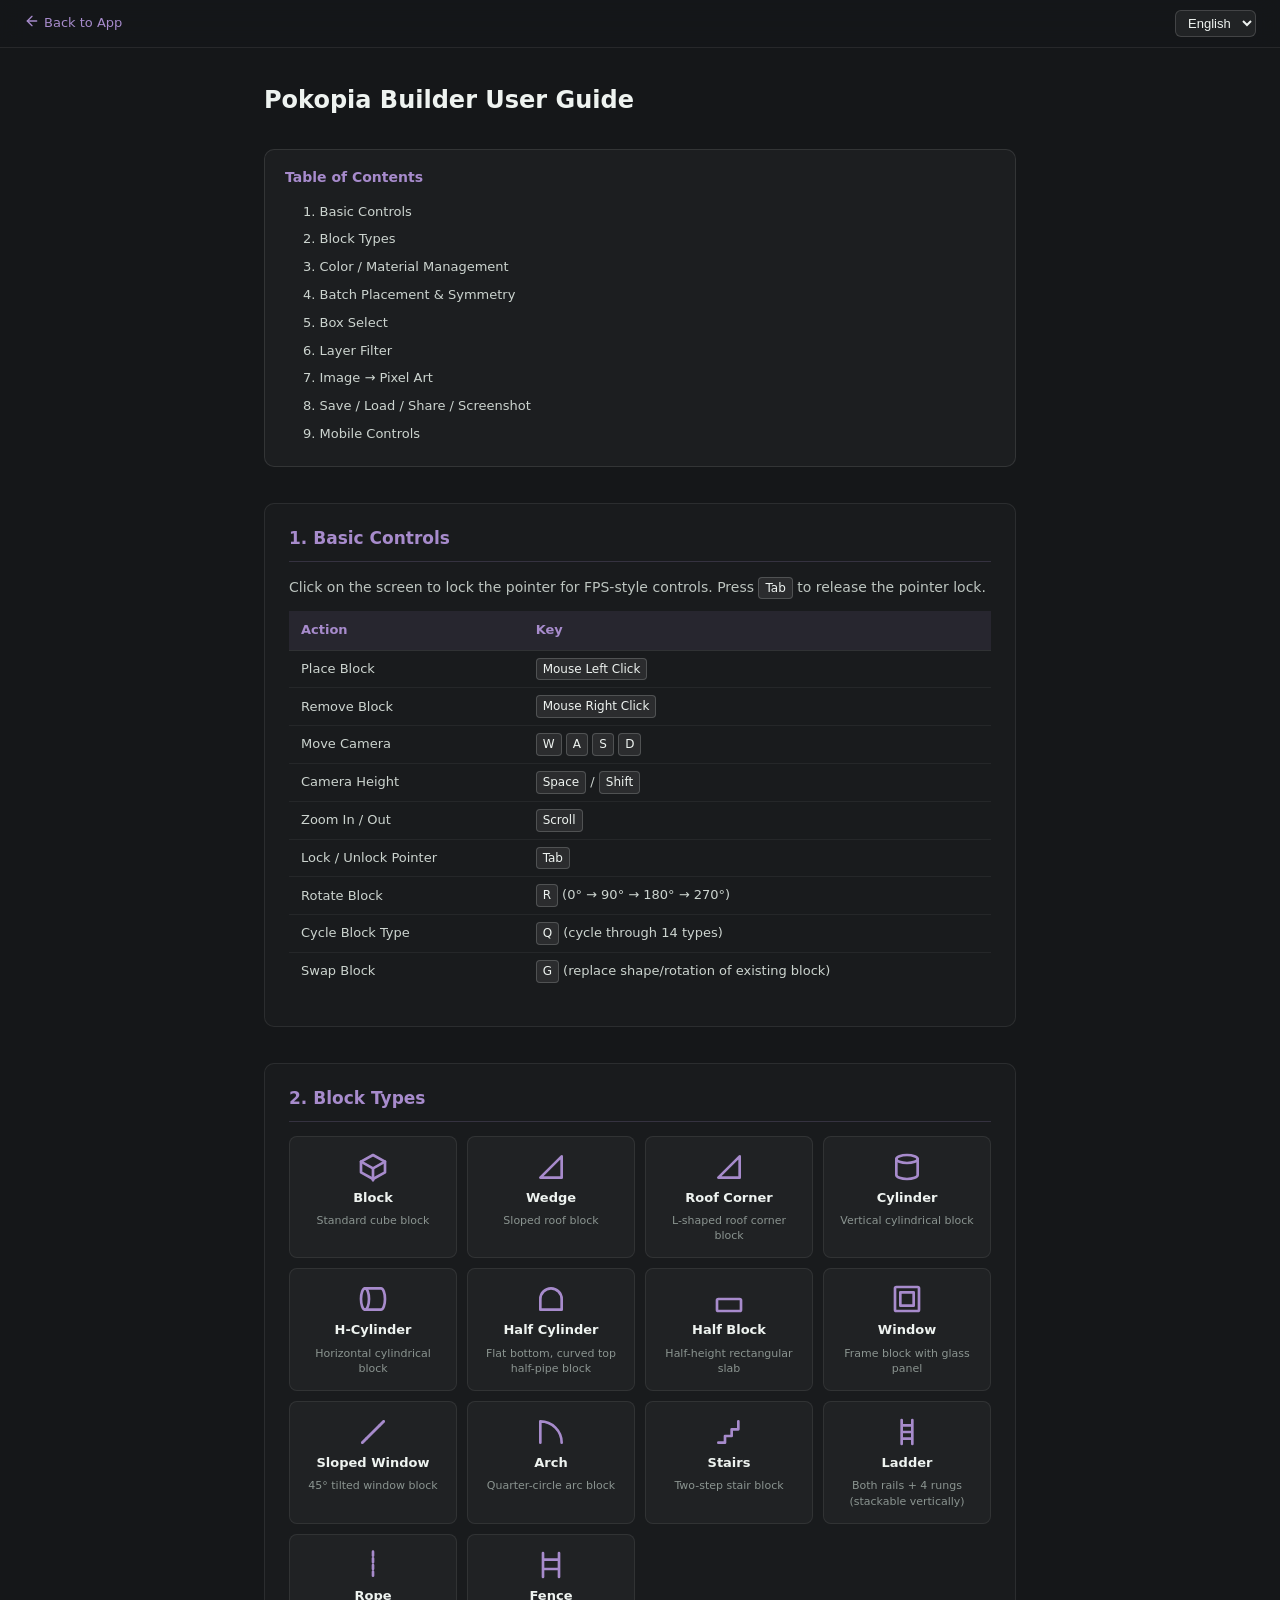
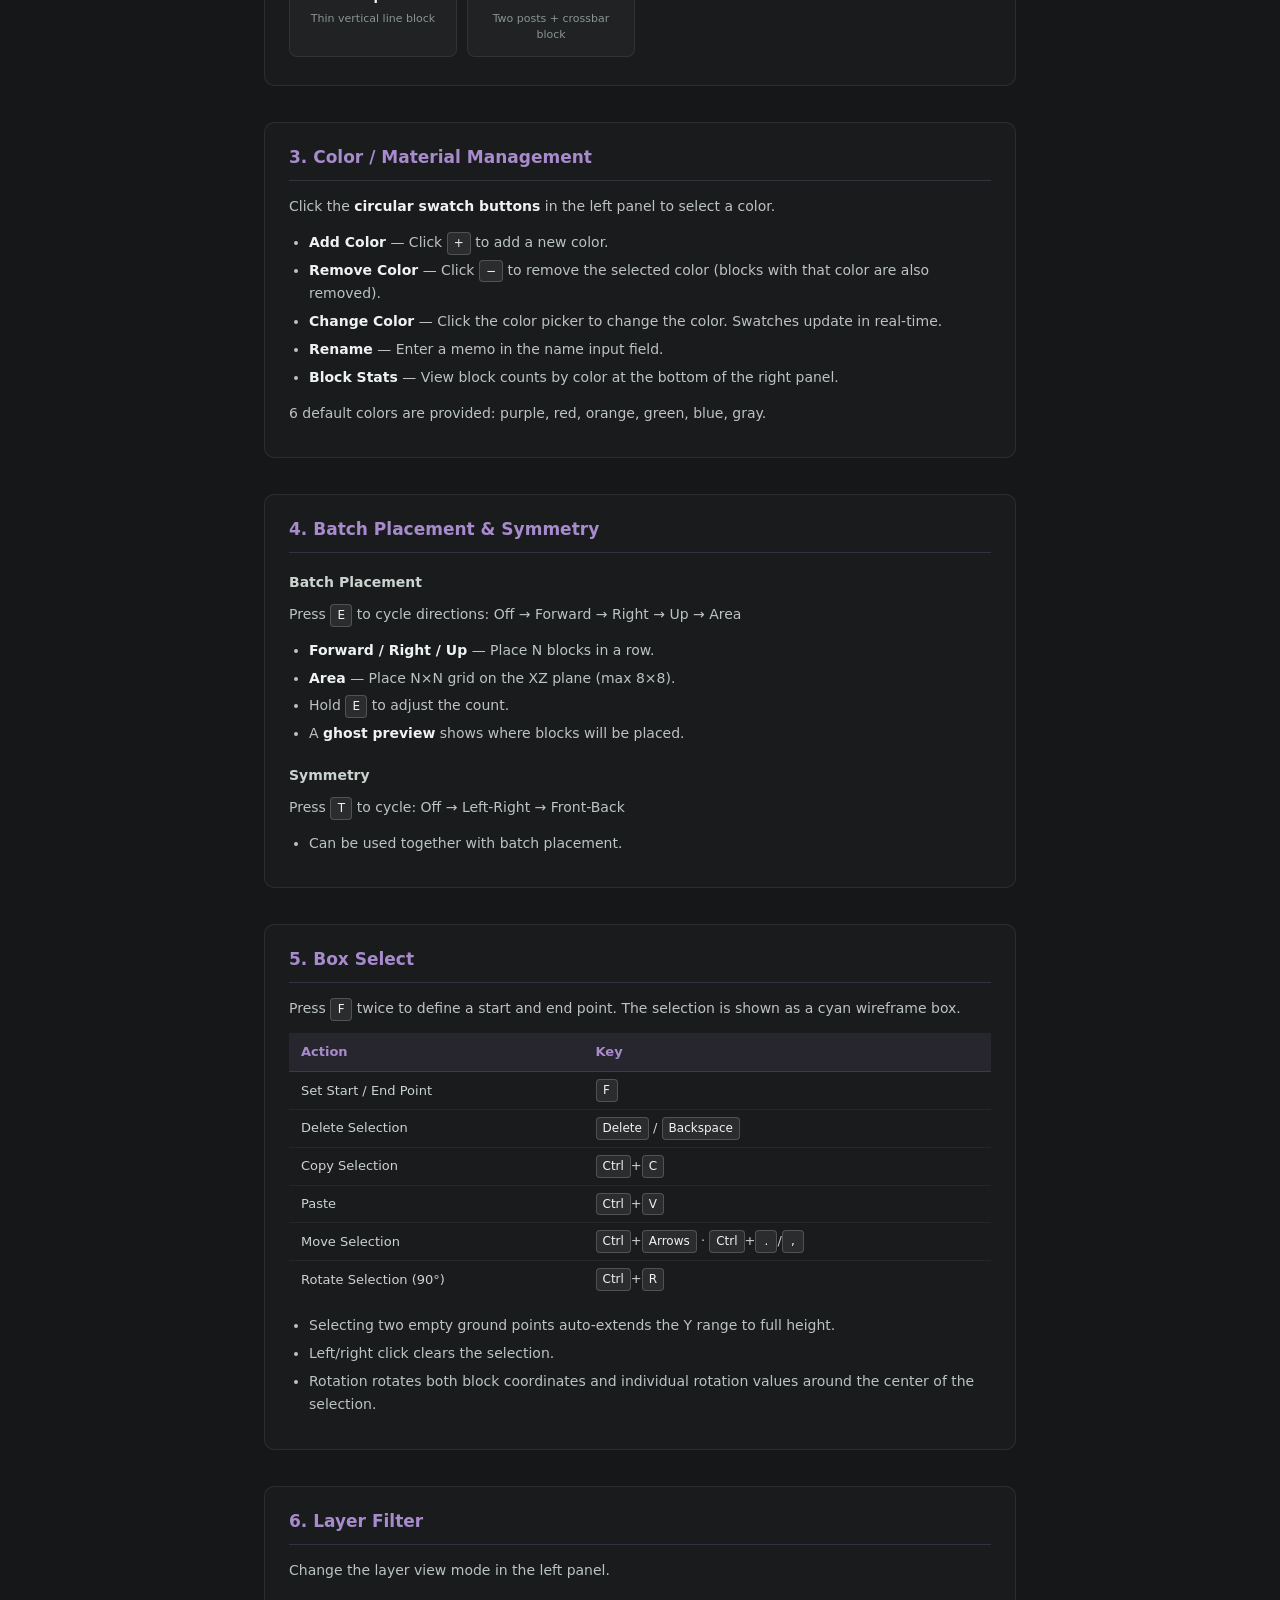
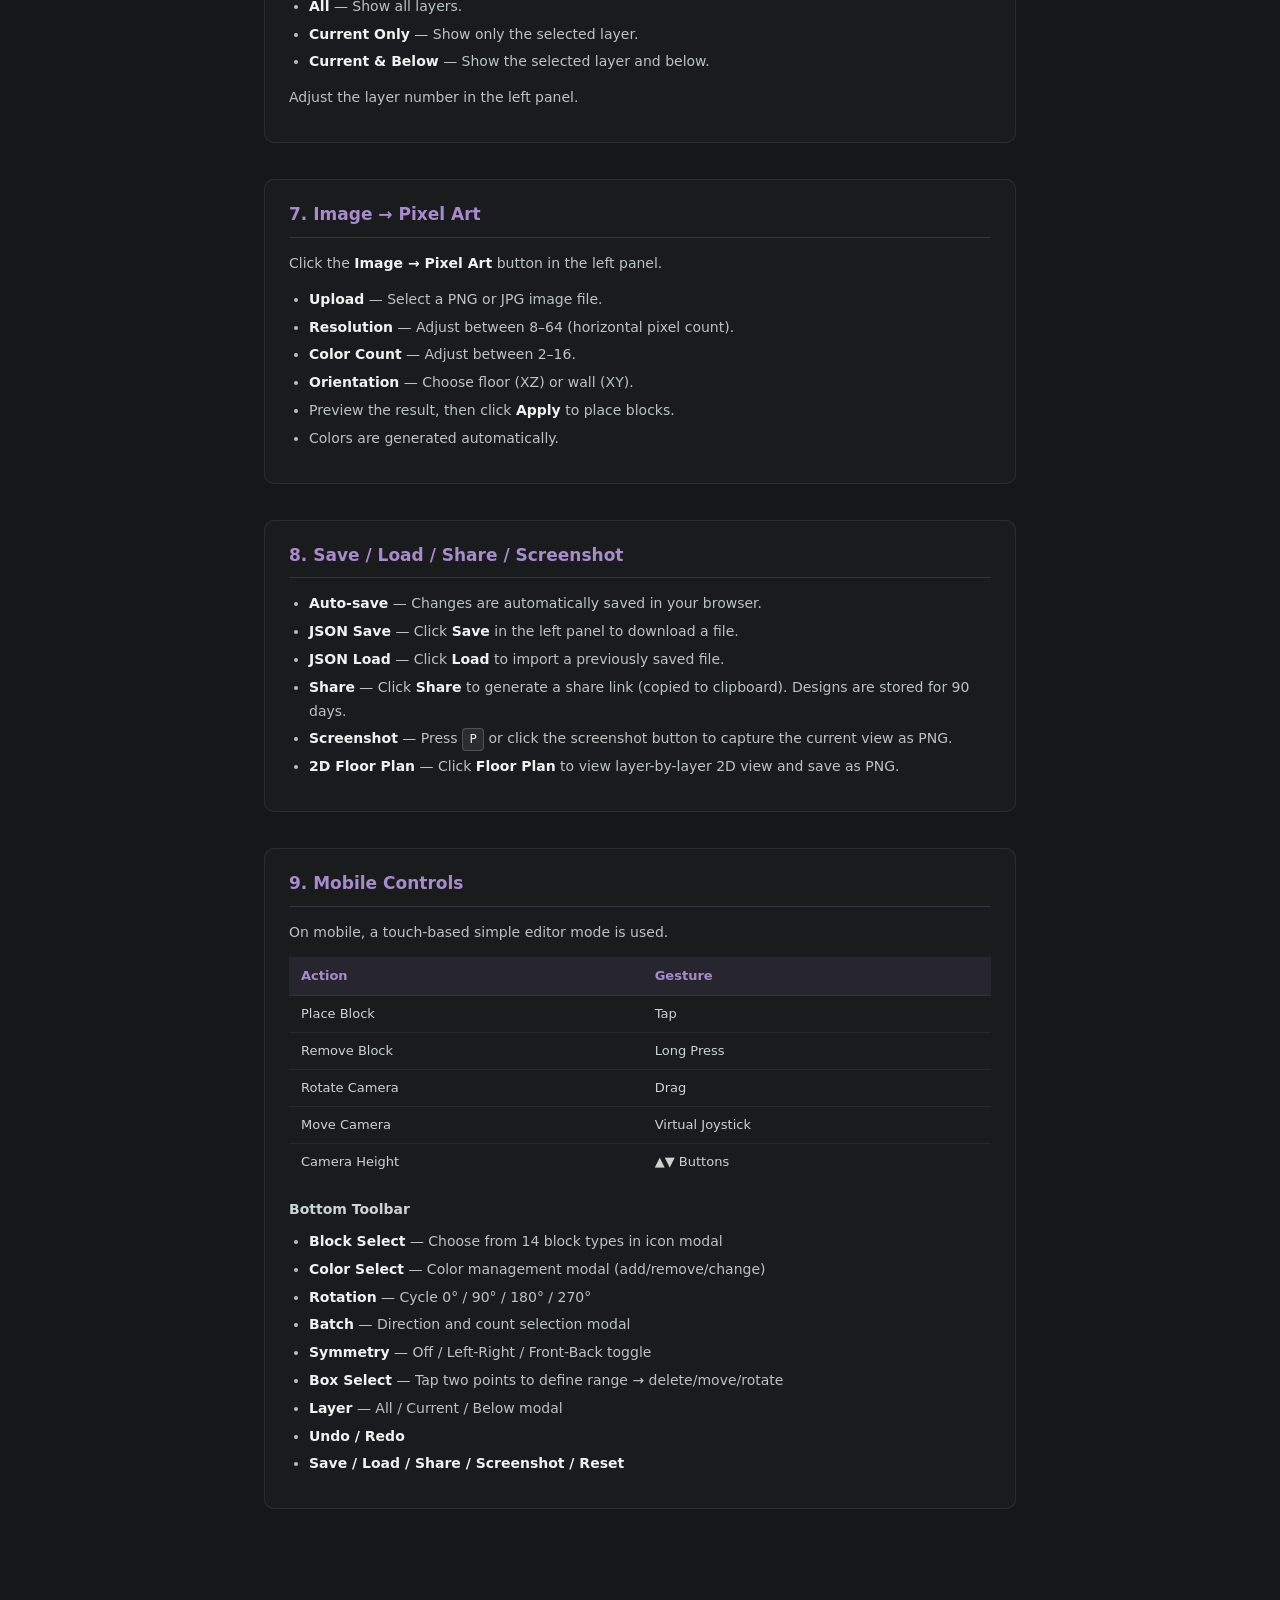
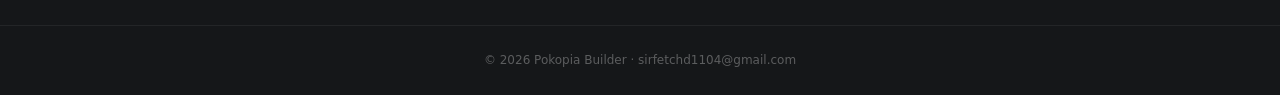
==== guide.html @ 50129247 "v2.7 — 사용 가이드 페이지 추가, 조작 가이드 모달 제거 Co-Authored-By: Claude Opus 4.6 <noreply@anthropic.com>" ====
<!doctype html>
<html lang="en">
  <head>
    <meta charset="UTF-8" />
    <meta name="viewport" content="width=device-width, initial-scale=1.0" />
    <title>Pokopia Builder — Guide</title>
    <meta name="description" content="Pokopia Builder usage guide. Learn how to use all features including 14 block types, batch placement, symmetry, box select, pixel art, and more." />
    <meta name="theme-color" content="#151719" />
    <link rel="icon" href="./src/images/favicon.png" type="image/png" />
    <style>
      *, *::before, *::after { box-sizing: border-box; }
      html { scroll-behavior: smooth; }
      html, body {
        margin: 0;
        padding: 0;
        background: #151719;
        color: #eef3f0;
        font-family: Inter, "Segoe UI", system-ui, -apple-system, BlinkMacSystemFont, sans-serif;
        font-size: 14px;
        line-height: 1.7;
      }

      /* ── Header ── */
      .guide-header {
        position: sticky;
        top: 0;
        z-index: 100;
        display: flex;
        align-items: center;
        justify-content: space-between;
        padding: 10px 24px;
        background: rgba(21, 23, 25, 0.92);
        border-bottom: 1px solid rgba(255,255,255,0.08);
        backdrop-filter: blur(12px);
      }
      .guide-header a {
        color: #a78bcc;
        text-decoration: none;
        font-size: 13px;
        font-weight: 500;
      }
      .guide-header a:hover { text-decoration: underline; }
      .guide-header select {
        padding: 4px 8px;
        border: 1px solid rgba(255,255,255,0.15);
        border-radius: 6px;
        background: rgba(255,255,255,0.06);
        color: #eef3f0;
        font-size: 13px;
        cursor: pointer;
      }
      .guide-header select option {
        color: rgb(48, 48, 48);
      }

      /* ── Main ── */
      .guide-main {
        max-width: 800px;
        margin: 0 auto;
        padding: 32px 24px 80px;
      }
      .guide-main > h1 {
        margin: 0 0 28px;
        font-size: 24px;
        font-weight: 700;
        color: #eef3f0;
      }

      /* ── TOC ── */
      #guideToc {
        margin-bottom: 36px;
        padding: 16px 20px;
        border: 1px solid rgba(255,255,255,0.1);
        border-radius: 10px;
        background: rgba(255,255,255,0.03);
      }
      #guideToc h2 {
        margin: 0 0 10px;
        font-size: 14px;
        font-weight: 600;
        color: #a78bcc;
      }
      #guideToc ul {
        margin: 0;
        padding-left: 18px;
        list-style: none;
      }
      #guideToc li { margin: 4px 0; }
      #guideToc a {
        color: #ccd4cf;
        text-decoration: none;
        font-size: 13px;
        transition: color 120ms;
      }
      #guideToc a:hover { color: #a78bcc; }

      /* ── Sections ── */
      .guide-section {
        margin-bottom: 36px;
        padding: 20px 24px;
        border: 1px solid rgba(255,255,255,0.08);
        border-radius: 10px;
        background: rgba(255,255,255,0.02);
      }
      .guide-section h2 {
        margin: 0 0 14px;
        font-size: 17px;
        font-weight: 700;
        color: #a78bcc;
        border-bottom: 1px solid rgba(167,139,204,0.2);
        padding-bottom: 8px;
      }
      .guide-section h4 {
        margin: 18px 0 8px;
        font-size: 14px;
        font-weight: 600;
        color: #ccd4cf;
      }
      .guide-section p {
        margin: 0 0 12px;
        color: #bcc4bf;
      }
      .guide-section ul {
        margin: 0 0 12px;
        padding-left: 20px;
      }
      .guide-section li {
        margin: 4px 0;
        color: #bcc4bf;
      }
      .guide-section strong { color: #eef3f0; }

      /* ── Tables ── */
      .guide-table {
        width: 100%;
        border-collapse: collapse;
        margin: 10px 0 16px;
        font-size: 13px;
      }
      .guide-table th {
        text-align: left;
        padding: 8px 12px;
        background: rgba(167,139,204,0.1);
        color: #a78bcc;
        font-weight: 600;
        border-bottom: 1px solid rgba(255,255,255,0.1);
      }
      .guide-table td {
        padding: 7px 12px;
        border-bottom: 1px solid rgba(255,255,255,0.05);
        color: #ccd4cf;
      }
      .guide-table tr:last-child td { border-bottom: none; }

      /* ── kbd ── */
      kbd {
        display: inline-block;
        min-width: 22px;
        padding: 2px 6px;
        border: 1px solid rgba(255,255,255,0.18);
        border-radius: 4px;
        background: rgba(255,255,255,0.08);
        color: #eef3f0;
        font-family: inherit;
        font-size: 12px;
        text-align: center;
        line-height: 1.4;
      }

      /* ── Block Grid ── */
      .guide-blocks-grid {
        display: grid;
        grid-template-columns: repeat(auto-fill, minmax(160px, 1fr));
        gap: 10px;
        margin: 8px 0;
      }
      .guide-block-card {
        display: flex;
        flex-direction: column;
        align-items: center;
        gap: 4px;
        padding: 14px 10px;
        border: 1px solid rgba(255,255,255,0.08);
        border-radius: 8px;
        background: rgba(255,255,255,0.03);
        text-align: center;
      }
      .guide-block-card svg { color: #a78bcc; }
      .guide-block-card strong {
        font-size: 13px;
        color: #eef3f0;
      }
      .guide-block-desc {
        font-size: 11px;
        color: #8a9490;
        line-height: 1.4;
      }

      /* ── Footer ── */
      .guide-footer {
        text-align: center;
        padding: 24px;
        font-size: 12px;
        color: rgba(255,255,255,0.3);
        border-top: 1px solid rgba(255,255,255,0.06);
      }

      /* ── Mobile ── */
      @media (max-width: 600px) {
        .guide-main { padding: 20px 14px 60px; }
        .guide-main > h1 { font-size: 20px; }
        .guide-section { padding: 16px; }
        .guide-blocks-grid { grid-template-columns: repeat(2, 1fr); }
        .guide-table { font-size: 12px; }
        .guide-table th, .guide-table td { padding: 6px 8px; }
      }
    </style>
  </head>
  <body>
    <header class="guide-header">
      <a id="guideBackLink" href="./index.html"><svg width="16" height="16" viewBox="0 0 24 24" fill="none" stroke="currentColor" stroke-width="2" stroke-linecap="round" stroke-linejoin="round" style="vertical-align:-2px;margin-right:4px"><path d="M19 12H5"/><polyline points="12 19 5 12 12 5"/></svg>Back to App</a>
      <select id="guideLangSelect">
        <option value="ko">한국어</option>
        <option value="en">English</option>
        <option value="ja">日本語</option>
      </select>
    </header>

    <main class="guide-main">
      <h1 id="guidePageTitle">Pokopia Builder User Guide</h1>
      <nav id="guideToc"></nav>
      <div id="guideContent"></div>
    </main>

    <footer class="guide-footer">
      © 2026 Pokopia Builder · sirfetchd1104@gmail.com
    </footer>

    <script type="module" src="./src/guide.js"></script>
  </body>
</html>
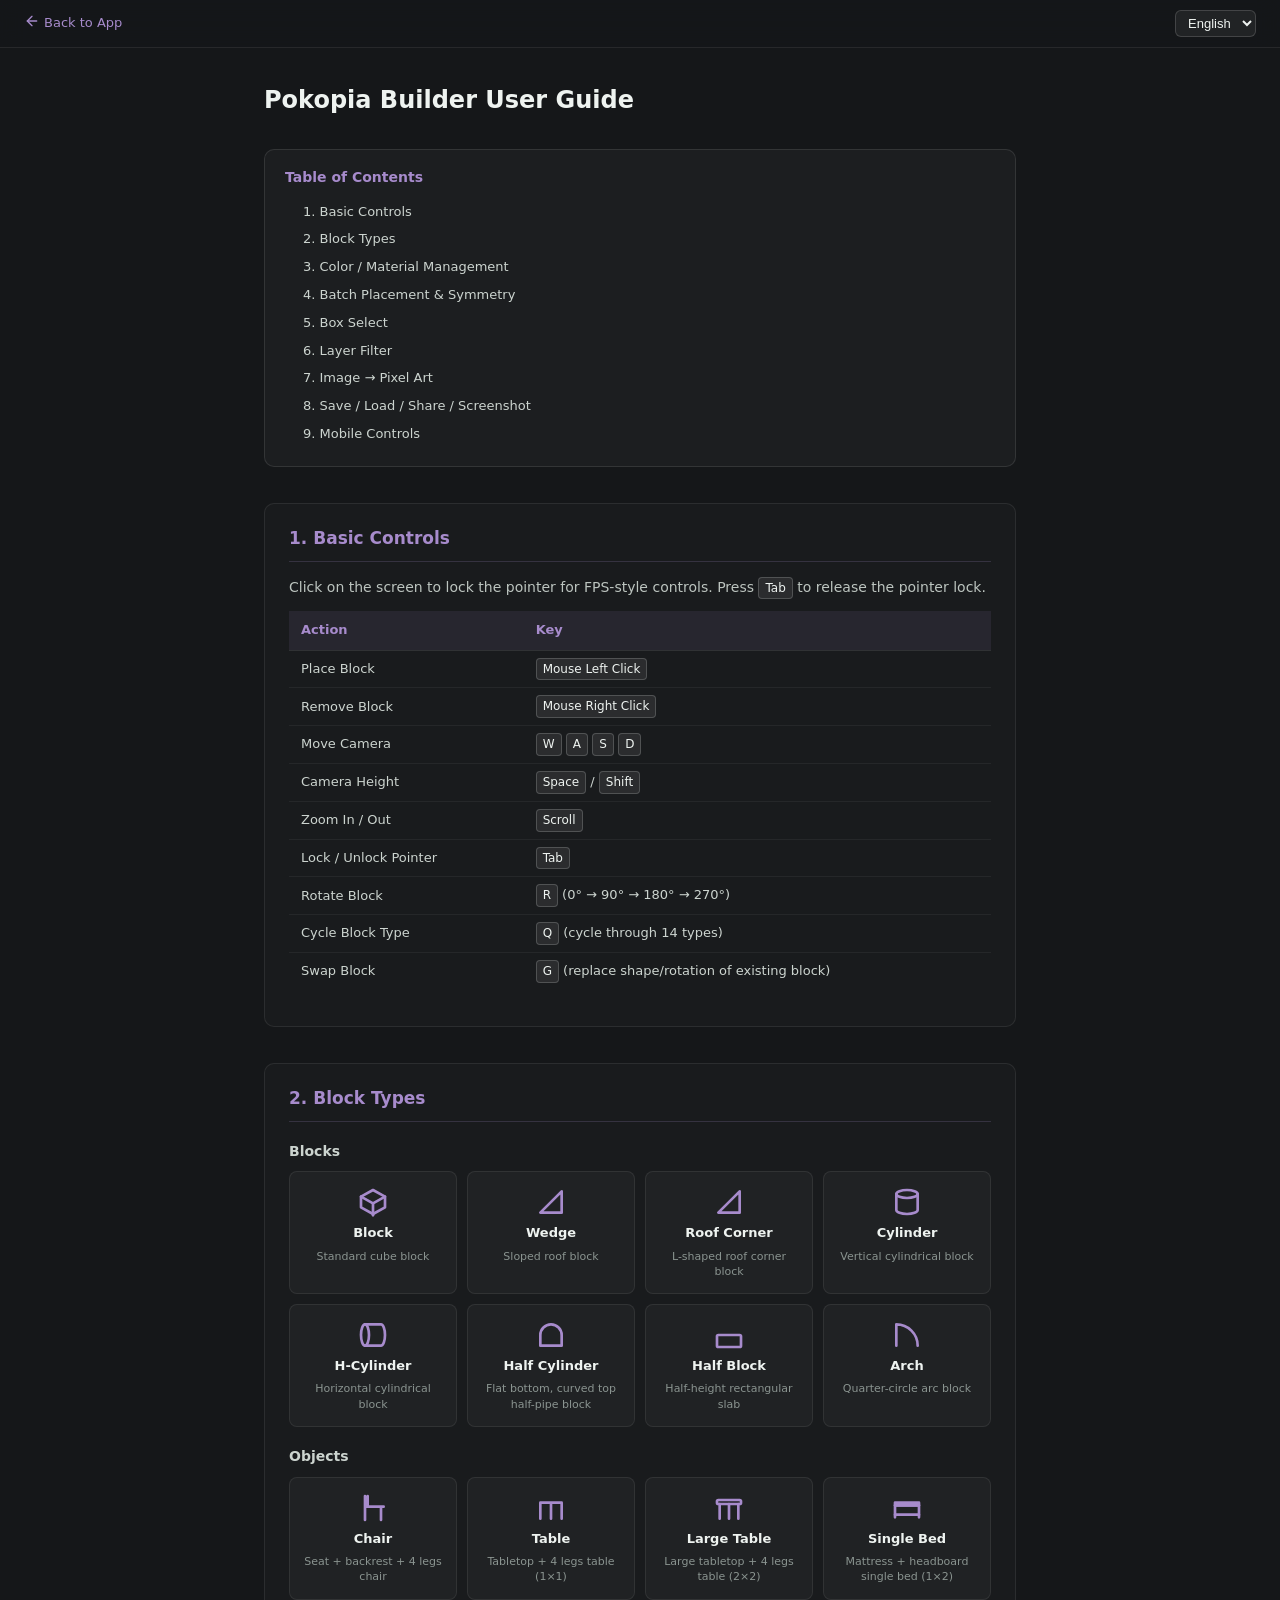
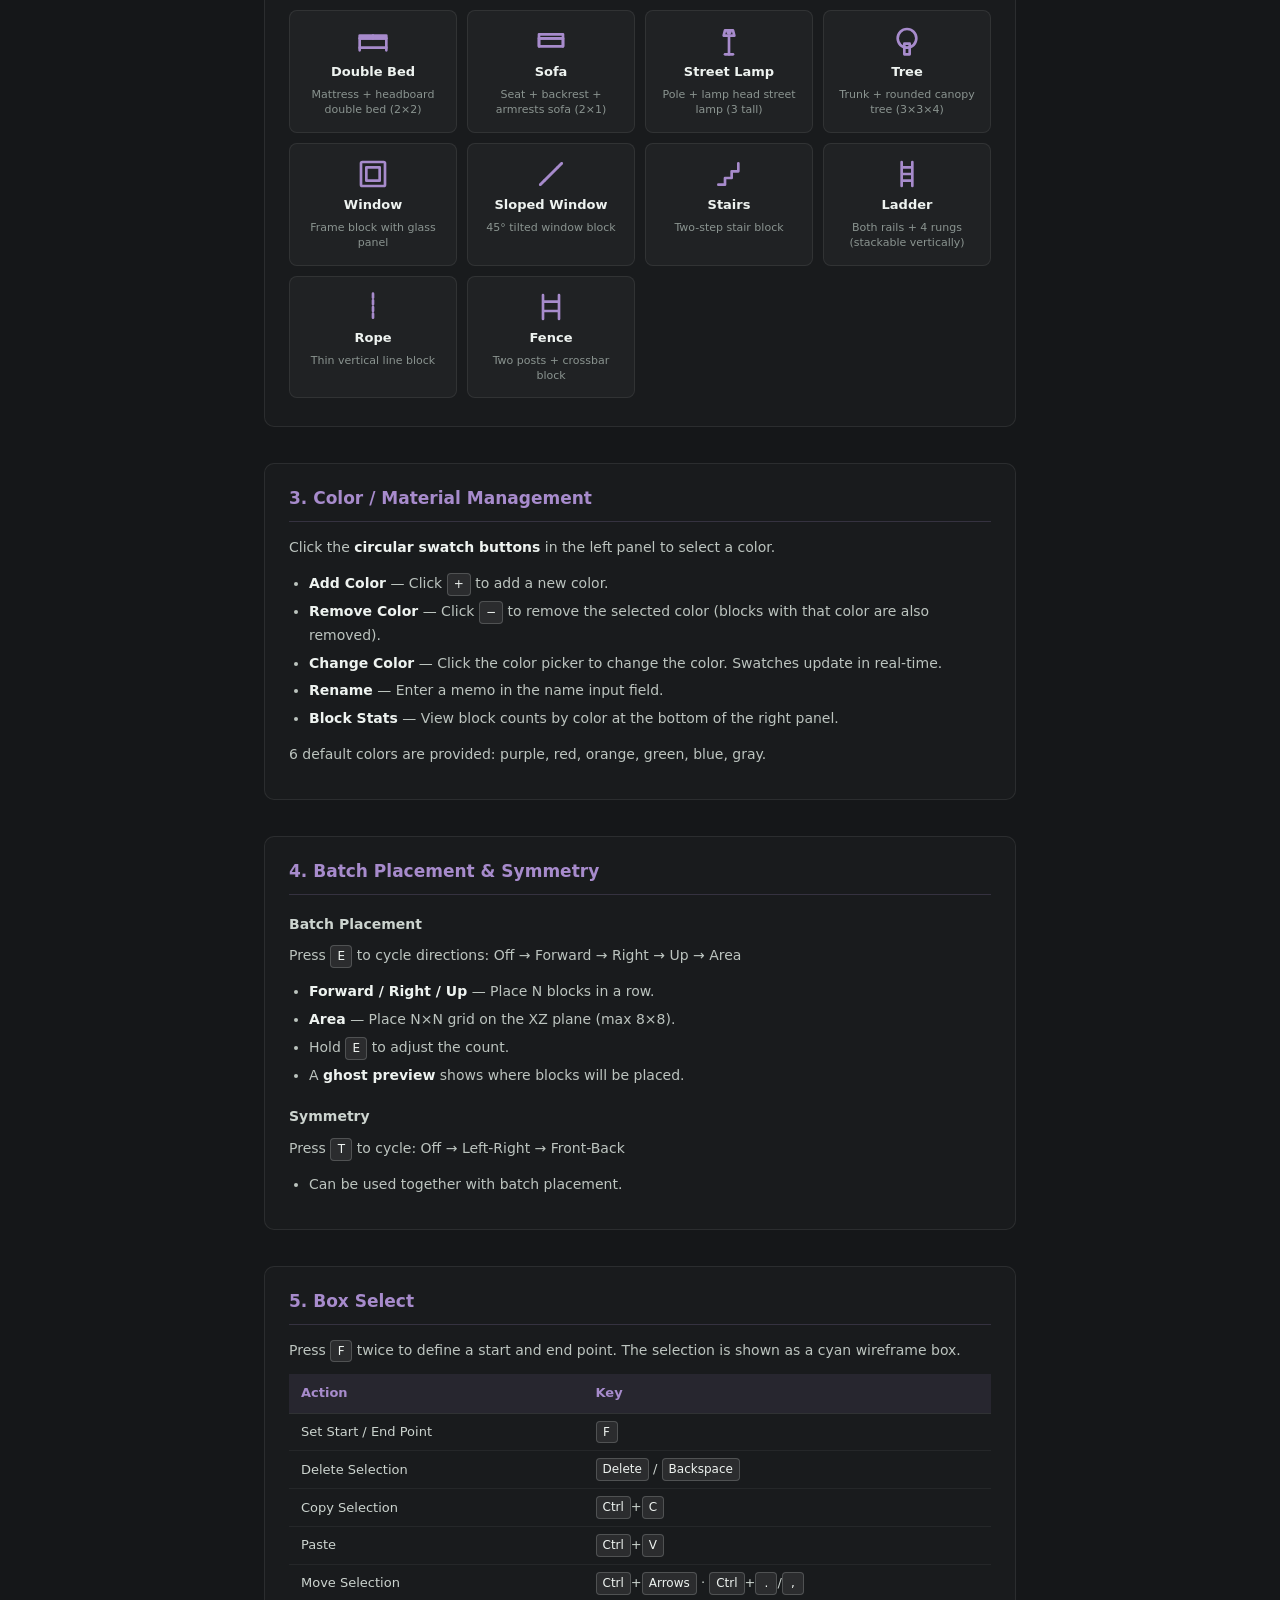
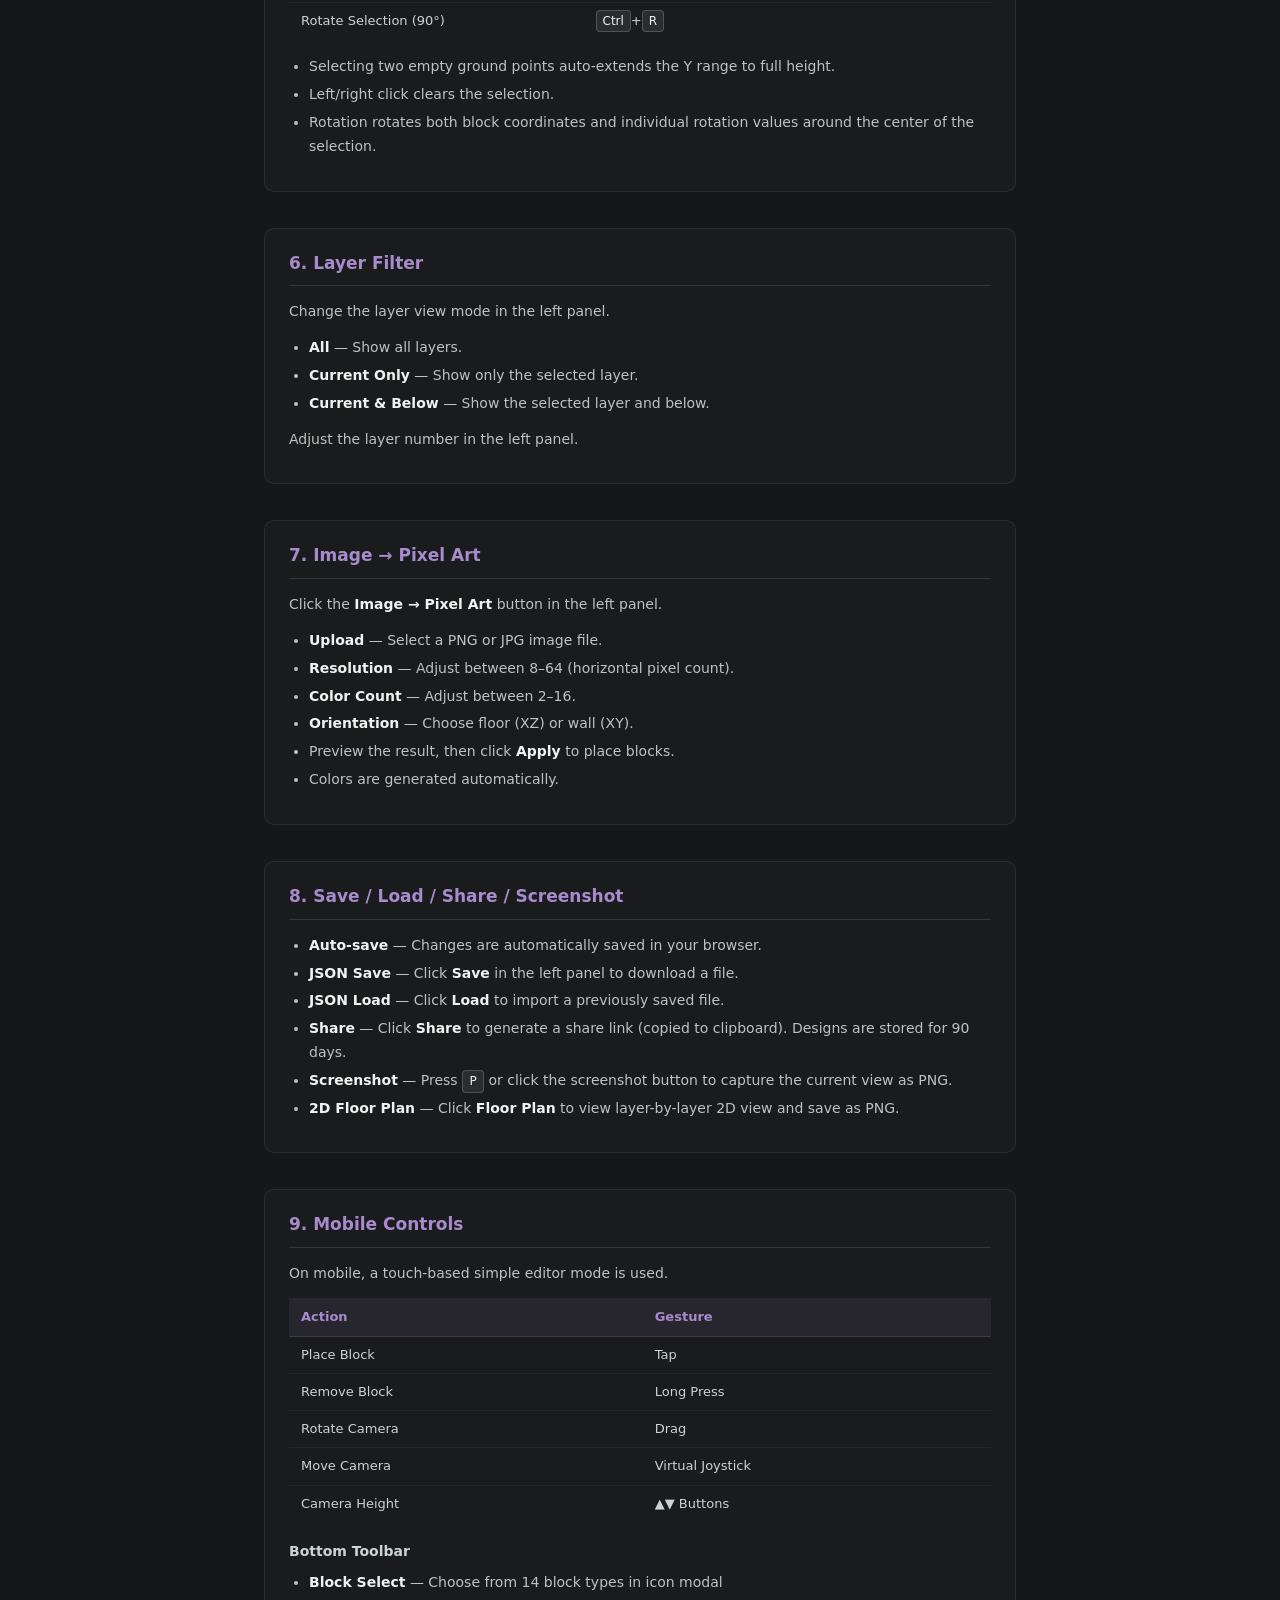
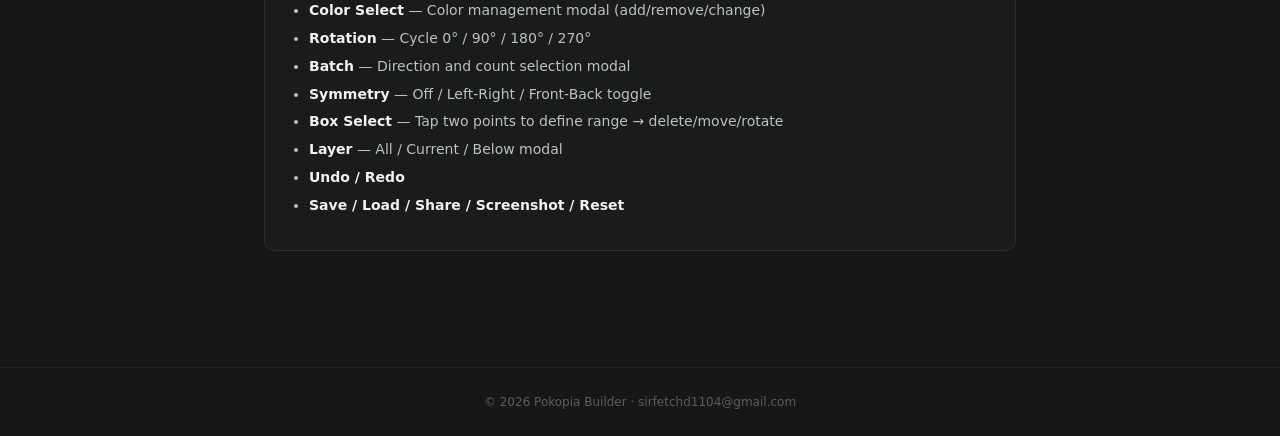
==== commit c6cd43f7: "v2.8.2 — 소개 모달 추가, 랜딩 페이지 모달 전환 - 랜딩 오버레이를 모달 팝업 방식으로 전환 (크롤러 텍스트 노출 유지) - PC 하단 패널 + 모바일 툴바에 "소개" 버" ====
--- a/guide.html
+++ b/guide.html
@@ -9,7 +9,11 @@
     <link rel="icon" href="./src/images/favicon.png" type="image/png" />
     <style>
       *, *::before, *::after { box-sizing: border-box; }
-      html { scroll-behavior: smooth; }
+      html { scroll-behavior: smooth; scrollbar-width: thin; scrollbar-color: rgba(255,255,255,0.15) transparent; }
+      html::-webkit-scrollbar { width: 5px; }
+      html::-webkit-scrollbar-track { background: transparent; }
+      html::-webkit-scrollbar-thumb { background: rgba(255,255,255,0.15); border-radius: 3px; }
+      html::-webkit-scrollbar-thumb:hover { background: rgba(255,255,255,0.3); }
       html, body {
         margin: 0;
         padding: 0;
